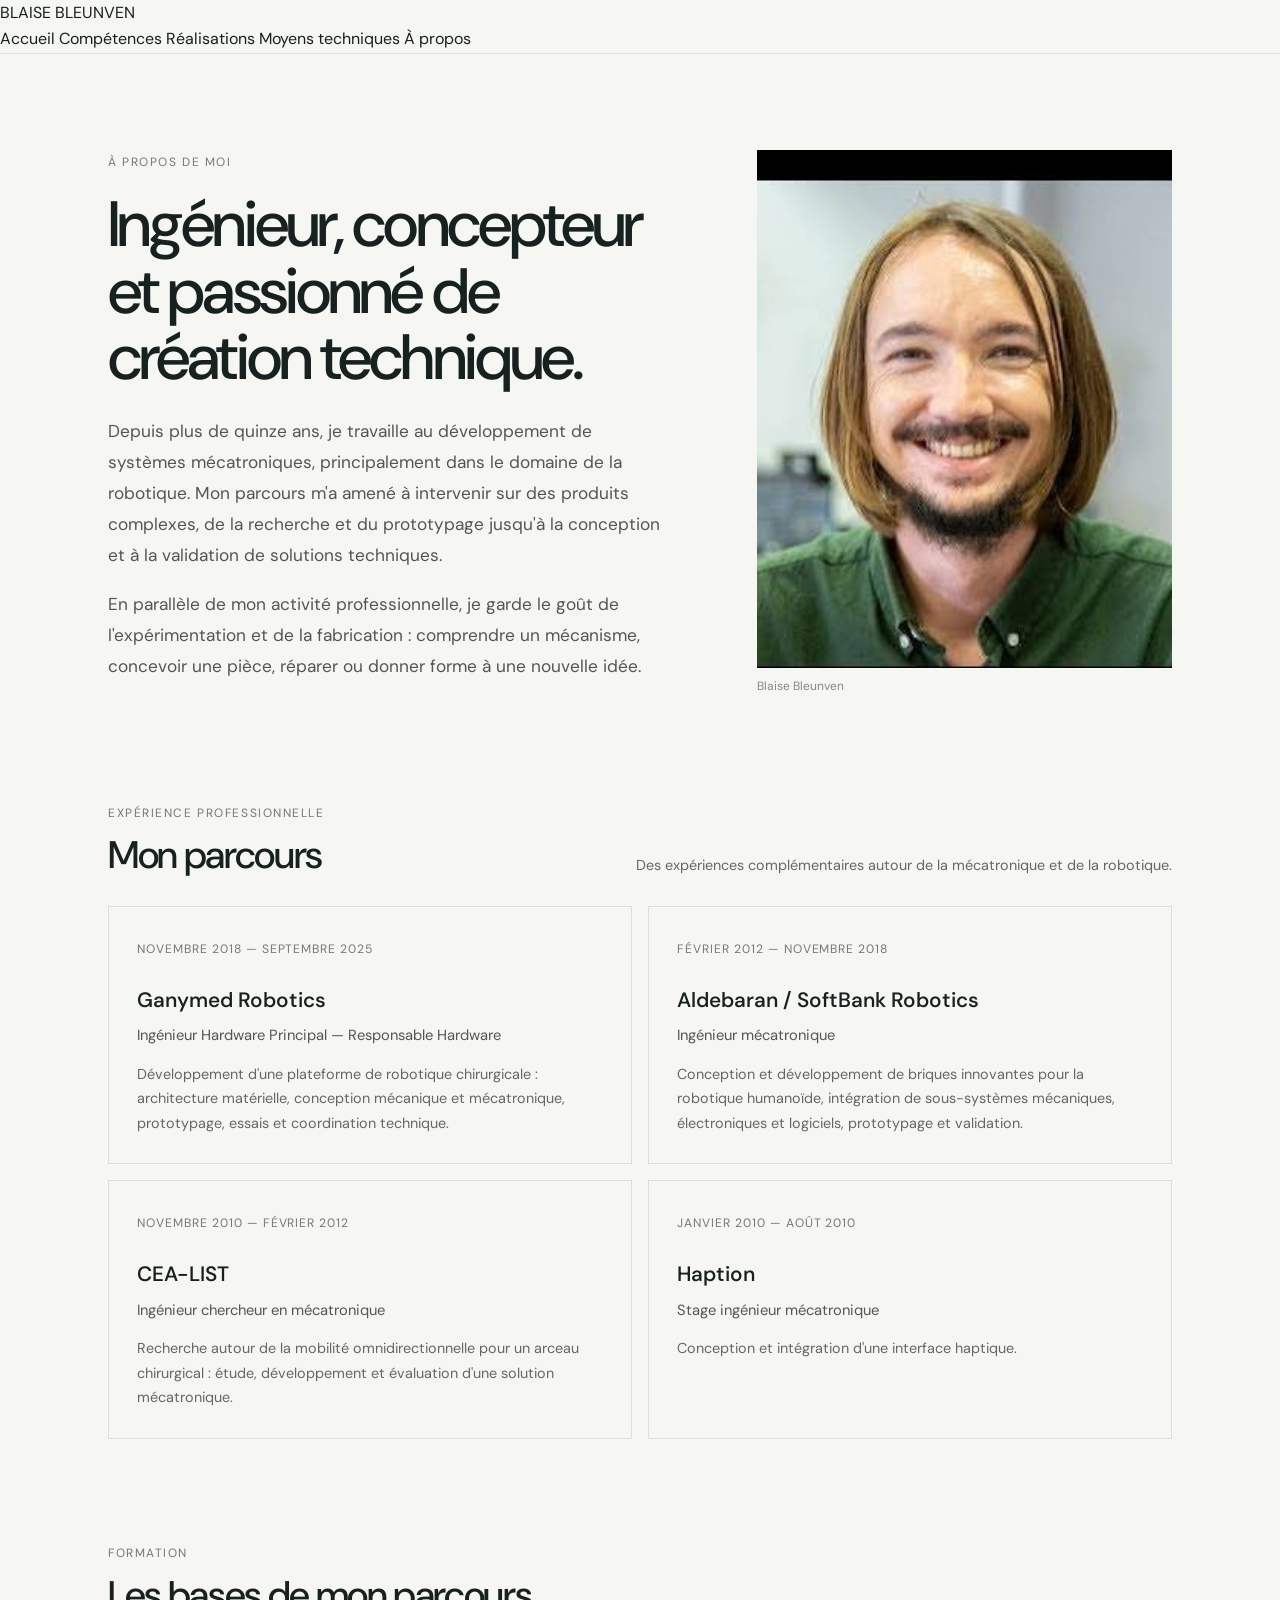
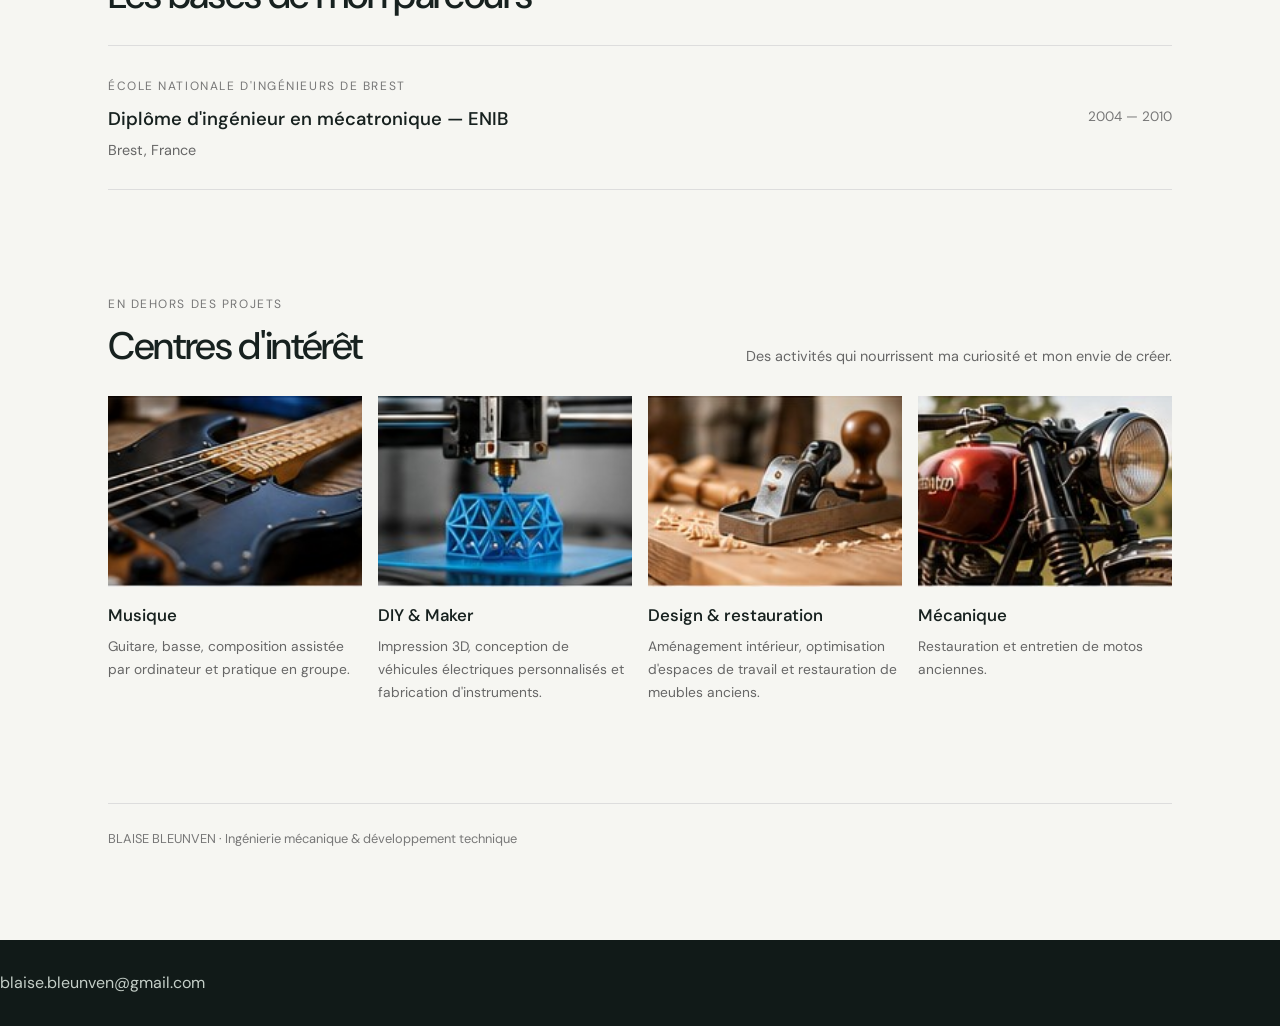
==== a-propos.html @ 46b17047 "update A propos" ====
<!DOCTYPE html>
<html lang="fr">
<head>
  <meta charset="UTF-8">
  <meta name="viewport" content="width=device-width, initial-scale=1.0">
  <meta name="description" content="Découvrez le parcours, l'expérience et les centres d'intérêt de Blaise Bleunven, ingénieur mécatronique indépendant.">
  <title>À propos de moi — Blaise Bleunven</title>
  <link rel="stylesheet" href="styles.css">
  <style>
    /* Styles propres à la page À propos */
    .about-page { max-width: 1120px; margin: 0 auto; padding: 64px 28px 90px; }
    .about-hero { display: grid; grid-template-columns: 1.15fr .85fr; gap: clamp(32px, 7vw, 88px); align-items: center; margin: 30px 0 100px; }
    .about-kicker, .section-kicker { font-size: .75rem; letter-spacing: .13em; text-transform: uppercase; color: #777; }
    .about-hero h1 { max-width: 650px; margin: 18px 0 24px; font-size: clamp(2.5rem, 5vw, 4.6rem); line-height: 1.04; font-weight: 500; letter-spacing: -.045em; }
    .about-intro { max-width: 620px; font-size: 1.08rem; line-height: 1.8; color: #555; }
    .about-portrait { margin: 0; }
    .about-portrait img { display: block; width: 100%; aspect-ratio: 4 / 5; object-fit: cover; object-position: center 35%; }
    .about-portrait figcaption { margin-top: 9px; color: #888; font-size: .75rem; }
    .about-section { margin: 0 0 100px; }
    .about-section-heading { display: flex; justify-content: space-between; align-items: end; gap: 24px; margin-bottom: 28px; }
    .about-section h2 { margin: 8px 0 0; font-size: clamp(1.8rem, 3vw, 2.6rem); line-height: 1.15; font-weight: 500; letter-spacing: -.035em; }
    .career-grid { display: grid; grid-template-columns: repeat(2, minmax(0, 1fr)); gap: 16px; }
    .career-card { min-height: 235px; padding: 28px; border: 1px solid #dedede; display: flex; flex-direction: column; justify-content: space-between; }
    .career-date { color: #777; font-size: .76rem; letter-spacing: .08em; text-transform: uppercase; }
    .career-card h3 { margin: 22px 0 6px; font-size: 1.3rem; font-weight: 550; }
    .career-role { margin: 0 0 14px; color: #555; font-size: .92rem; }
    .career-description { margin: 0; color: #666; font-size: .9rem; line-height: 1.7; }
    .education-block { display: flex; justify-content: space-between; align-items: center; gap: 24px; padding: 26px 0; border-top: 1px solid #ddd; border-bottom: 1px solid #ddd; }
    .education-block h3 { margin: 6px 0 4px; font-size: 1.15rem; font-weight: 550; }
    .education-block p { margin: 0; color: #666; font-size: .9rem; }
    .education-year { color: #777; white-space: nowrap; font-size: .85rem; }
    .interest-grid { display: grid; grid-template-columns: repeat(4, minmax(0, 1fr)); gap: 16px; }
    .interest-card { min-width: 0; }
    .interest-image { width: 100%; aspect-ratio: 4 / 3; background: #efefec; overflow: hidden; }
    .interest-image img { display: block; width: 100%; height: 100%; object-fit: cover; }
    .interest-card h3 { margin: 15px 0 6px; font-size: 1.05rem; font-weight: 550; }
    .interest-card p { margin: 0; color: #666; font-size: .86rem; line-height: 1.65; }
    .about-bottom { padding-top: 24px; border-top: 1px solid #ddd; color: #777; font-size: .8rem; }
    @media (max-width: 760px) {
      .about-page { padding: 38px 20px 64px; }
      .about-hero { grid-template-columns: 1fr; gap: 28px; margin: 24px 0 70px; }
      .about-portrait { max-width: 430px; }
      .about-section { margin-bottom: 72px; }
      .career-grid { grid-template-columns: 1fr; }
      .interest-grid { grid-template-columns: repeat(2, minmax(0, 1fr)); gap: 26px 14px; }
      .about-section-heading { display: block; }
    }
    @media (max-width: 420px) { .education-block { align-items: flex-start; flex-direction: column; gap: 8px; } }
  </style>
</head>
<body>
  <!-- Reprends ici la navigation exacte des autres pages si elle diffère. -->
  <header class="site-header">
    <a class="logo" href="index.html">BLAISE BLEUNVEN</a>
    <nav aria-label="Navigation principale">
      <a href="index.html">Accueil</a>
      <a href="competences.html">Compétences</a>
      <a href="realisations.html">Réalisations</a>
      <a href="moyens-techniques.html">Moyens techniques</a>
      <a href="a-propos.html" aria-current="page">À propos</a>
    </nav>
  </header>

  <main class="about-page">
    <section class="about-hero">
      <div>
        <span class="about-kicker">À propos de moi</span>
        <h1>Ingénieur, concepteur et passionné de création technique.</h1>
        <p class="about-intro">Depuis plus de quinze ans, je travaille au développement de systèmes mécatroniques, principalement dans le domaine de la robotique. Mon parcours m'a amené à intervenir sur des produits complexes, de la recherche et du prototypage jusqu'à la conception et à la validation de solutions techniques.</p>
        <p class="about-intro">En parallèle de mon activité professionnelle, je garde le goût de l'expérimentation et de la fabrication : comprendre un mécanisme, concevoir une pièce, réparer ou donner forme à une nouvelle idée.</p>
      </div>
      <figure class="about-portrait">
        <img src="assets/images/portrait-blaise.jpg" alt="Portrait de Blaise Bleunven">
        <figcaption>Blaise Bleunven</figcaption>
      </figure>
    </section>

    <section class="about-section" aria-labelledby="career-title">
      <div class="about-section-heading">
        <div>
          <span class="section-kicker">Expérience professionnelle</span>
          <h2 id="career-title">Mon parcours</h2>
        </div>
        <p class="career-description">Des expériences complémentaires autour de la mécatronique et de la robotique.</p>
      </div>
      <div class="career-grid">
        <article class="career-card">
          <div>
            <span class="career-date">Novembre 2018 — Septembre 2025</span>
            <h3>Ganymed Robotics</h3>
            <p class="career-role">Ingénieur Hardware Principal — Responsable Hardware</p>
            <p class="career-description">Développement d'une plateforme de robotique chirurgicale : architecture matérielle, conception mécanique et mécatronique, prototypage, essais et coordination technique.</p>
          </div>
        </article>
        <article class="career-card">
          <div>
            <span class="career-date">Février 2012 — Novembre 2018</span>
            <h3>Aldebaran / SoftBank Robotics</h3>
            <p class="career-role">Ingénieur mécatronique</p>
            <p class="career-description">Conception et développement de briques innovantes pour la robotique humanoïde, intégration de sous-systèmes mécaniques, électroniques et logiciels, prototypage et validation.</p>
          </div>
        </article>
        <article class="career-card">
          <div>
            <span class="career-date">Novembre 2010 — Février 2012</span>
            <h3>CEA-LIST</h3>
            <p class="career-role">Ingénieur chercheur en mécatronique</p>
            <p class="career-description">Recherche autour de la mobilité omnidirectionnelle pour un arceau chirurgical : étude, développement et évaluation d'une solution mécatronique.</p>
          </div>
        </article>
        <article class="career-card">
          <div>
            <span class="career-date">Janvier 2010 — Août 2010</span>
            <h3>Haption</h3>
            <p class="career-role">Stage ingénieur mécatronique</p>
            <p class="career-description">Conception et intégration d'une interface haptique.</p>
          </div>
        </article>
      </div>
    </section>

    <section class="about-section" aria-labelledby="education-title">
      <div class="about-section-heading">
        <div>
          <span class="section-kicker">Formation</span>
          <h2 id="education-title">Les bases de mon parcours</h2>
        </div>
      </div>
      <div class="education-block">
        <div>
          <span class="section-kicker">École nationale d'ingénieurs de Brest</span>
          <h3>Diplôme d'ingénieur en mécatronique — ENIB</h3>
          <p>Brest, France</p>
        </div>
        <span class="education-year">2004 — 2010</span>
      </div>
    </section>

    <section class="about-section" aria-labelledby="interests-title">
      <div class="about-section-heading">
        <div>
          <span class="section-kicker">En dehors des projets</span>
          <h2 id="interests-title">Centres d'intérêt</h2>
        </div>
        <p class="career-description">Des activités qui nourrissent ma curiosité et mon envie de créer.</p>
      </div>
      <div class="interest-grid">
        <article class="interest-card">
          <div class="interest-image"><img src="assets/images/interet-musique.jpg" alt="Musique et instruments" loading="lazy"></div>
          <h3>Musique</h3>
          <p>Guitare, basse, composition assistée par ordinateur et pratique en groupe.</p>
        </article>
        <article class="interest-card">
          <div class="interest-image"><img src="assets/images/interet-maker.jpg" alt="Impression 3D et projets maker" loading="lazy"></div>
          <h3>DIY & Maker</h3>
          <p>Impression 3D, conception de véhicules électriques personnalisés et fabrication d'instruments.</p>
        </article>
        <article class="interest-card">
          <div class="interest-image"><img src="assets/images/interet-restauration.jpg" alt="Restauration et travail du bois" loading="lazy"></div>
          <h3>Design & restauration</h3>
          <p>Aménagement intérieur, optimisation d'espaces de travail et restauration de meubles anciens.</p>
        </article>
        <article class="interest-card">
          <div class="interest-image"><img src="assets/images/interet-mecanique.jpg" alt="Mécanique et restauration de motos" loading="lazy"></div>
          <h3>Mécanique</h3>
          <p>Restauration et entretien de motos anciennes.</p>
        </article>
      </div>
    </section>

    <div class="about-bottom">BLAISE BLEUNVEN · Ingénierie mécanique & développement technique</div>
  </main>

  <footer class="site-footer">
    <a href="mailto:blaise.bleunven@gmail.com">blaise.bleunven@gmail.com</a>
  </footer>
</body>
</html>
---- styles.css ----
@import url('https://fonts.googleapis.com/css2?family=DM+Sans:wght@400;500;600;700&family=Manrope:wght@400;500;600;700;800&display=swap');
:root{--ink:#17211f;--muted:#65716d;--paper:#f6f6f2;--white:#fff;--line:#dfe4df;--accent:#d46a43;--accent-dark:#a84b2c;--soft:#e9eee9;--max:1160px}*{box-sizing:border-box}html{scroll-behavior:smooth}body{margin:0;background:var(--paper);color:var(--ink);font-family:'DM Sans',sans-serif;line-height:1.65}a{color:inherit;text-decoration:none}img{display:block;width:100%;height:100%;object-fit:cover}button,a{ -webkit-tap-highlight-color:transparent}.wrap{width:min(var(--max),calc(100% - 48px));margin:auto}.site-header{position:sticky;top:0;z-index:10;background:rgba(246,246,242,.92);backdrop-filter:blur(14px);border-bottom:1px solid rgba(23,33,31,.08)}.nav{min-height:82px;display:flex;align-items:center;justify-content:space-between;gap:28px}.brand{font-family:Manrope,sans-serif;font-weight:800;letter-spacing:.075em;font-size:15px;line-height:1.15}.brand small{display:block;font-family:'DM Sans',sans-serif;font-size:10px;letter-spacing:.18em;font-weight:500;color:var(--muted);margin-top:7px}.nav-links{display:flex;gap:28px;align-items:center;font-size:13px;color:#4e5a55}.nav-links a{padding:10px 0;position:relative}.nav-links a.active,.nav-links a:hover{color:var(--ink)}.nav-links a.active:after{content:'';position:absolute;bottom:1px;left:0;width:100%;height:2px;background:var(--accent)}.nav-cta,.button{display:inline-flex;align-items:center;justify-content:center;gap:9px;background:var(--ink);color:white;padding:13px 19px;border-radius:3px;font-size:13px;font-weight:600;transition:.2s}.nav-cta:hover,.button:hover{background:var(--accent-dark);transform:translateY(-1px)}.menu-toggle{display:none;background:none;border:1px solid var(--line);border-radius:3px;padding:9px 12px;font:inherit}.eyebrow{font-size:11px;text-transform:uppercase;letter-spacing:.18em;color:var(--accent-dark);font-weight:700}.hero{padding:82px 0 78px}.hero-grid{display:grid;grid-template-columns:1.05fr .95fr;align-items:center;gap:72px}.hero h1,.page-intro h1{font:800 clamp(42px,5.6vw,70px)/1.05 Manrope,sans-serif;letter-spacing:-.055em;margin:20px 0 22px;max-width:690px}.hero h1 span{color:var(--accent)}.hero-copy{font-size:18px;line-height:1.7;color:#53605a;max-width:620px}.hero-actions{display:flex;gap:13px;flex-wrap:wrap;margin-top:30px}.button.secondary{background:transparent;color:var(--ink);border:1px solid #bfc9c1}.button.secondary:hover{background:var(--soft);border-color:var(--ink)}.hero-photo{height:520px;position:relative;background:#d8ded8;overflow:hidden;border-radius:3px}.hero-photo img{object-position:center 34%;filter:saturate(.8)}.photo-caption{position:absolute;left:18px;bottom:18px;background:rgba(23,33,31,.88);color:white;padding:10px 14px;font-size:11px;letter-spacing:.08em;text-transform:uppercase}.hero-note{display:flex;align-items:center;gap:12px;margin-top:34px;color:var(--muted);font-size:12px}.hero-note:before{content:'';width:34px;height:1px;background:var(--accent)}.section{padding:76px 0}.section.white{background:var(--white)}.section-head{display:flex;justify-content:space-between;align-items:end;gap:28px;margin-bottom:34px}.section-head h2,.page-intro h1{font-family:Manrope,sans-serif}.section-head h2{font-size:clamp(29px,3.3vw,42px);letter-spacing:-.045em;line-height:1.15;margin:10px 0 0}.section-head p{max-width:440px;color:var(--muted);font-size:14px;margin:0}.cards{display:grid;grid-template-columns:repeat(3,1fr);gap:16px}.card{background:var(--white);border:1px solid var(--line);padding:25px;min-height:220px;transition:.2s}.card:hover{transform:translateY(-3px);border-color:#b8c3ba}.card-number{font-size:11px;letter-spacing:.14em;color:var(--accent);font-weight:700}.card h3{font:700 19px/1.25 Manrope,sans-serif;margin:23px 0 10px;letter-spacing:-.025em}.card p{font-size:13px;color:var(--muted);margin:0}.text-link{display:inline-flex;align-items:center;gap:9px;margin-top:19px;font-size:12px;font-weight:700}.text-link:after{content:'↗';color:var(--accent);font-size:16px}.split{display:grid;grid-template-columns:1fr 1fr;gap:70px;align-items:center}.split h2{font:800 clamp(30px,3.5vw,44px)/1.12 Manrope,sans-serif;letter-spacing:-.045em;margin:12px 0 18px}.split p{color:var(--muted)}.feature-list{list-style:none;padding:0;margin:25px 0}.feature-list li{padding:11px 0;border-bottom:1px solid var(--line);font-size:14px}.feature-list li:before{content:'↗';color:var(--accent);margin-right:12px}.image-frame{height:430px;background:#e1e6e1;overflow:hidden;border-radius:3px}.page-intro{padding:76px 0 50px;border-bottom:1px solid var(--line)}.page-intro h1{font-size:clamp(42px,5vw,62px);margin:15px 0}.page-intro p{font-size:17px;color:var(--muted);max-width:740px;margin:0}.skill-grid{display:grid;grid-template-columns:repeat(2,1fr);gap:18px}.skill{background:white;border:1px solid var(--line);padding:30px;min-height:245px}.skill-top{display:flex;justify-content:space-between;align-items:center}.skill-no{color:var(--accent);font-size:12px;font-weight:700;letter-spacing:.12em}.skill-mark{width:34px;height:34px;border:1px solid var(--line);display:grid;place-items:center;color:var(--accent);font-size:17px}.skill h2{font:700 23px/1.2 Manrope,sans-serif;letter-spacing:-.03em;margin:22px 0 10px}.skill .lead{color:#485650;font-size:14px;margin:0 0 17px}.tags{display:flex;flex-wrap:wrap;gap:7px}.tag{background:var(--soft);padding:6px 9px;font-size:11px;color:#53615a}.note{background:#e9eee9;padding:24px 28px;margin-top:25px;color:#45524b;font-size:14px}.project-grid{display:grid;grid-template-columns:repeat(2,1fr);gap:22px}.project{background:white;border:1px solid var(--line)}.project-image{height:330px;background:#e3e7e3;overflow:hidden}.project-image img{transition:transform .45s}.project:hover img{transform:scale(1.025)}.project-body{padding:22px 24px 25px}.project-body .eyebrow{font-size:10px}.project-body h2{font:700 23px Manrope,sans-serif;margin:9px 0}.project-body p{font-size:13px;color:var(--muted);margin:0;max-width:500px}.equipment-grid{display:grid;grid-template-columns:repeat(2,1fr);gap:22px}.equipment{background:white;border:1px solid var(--line)}.equipment-image{height:340px;background:#e3e7e3;overflow:hidden}.equipment-body{padding:22px 24px}.equipment-body h2{font:700 22px Manrope,sans-serif;margin:0 0 7px}.equipment-body p{font-size:13px;color:var(--muted);margin:0}.cta-band{background:var(--ink);color:white;padding:52px 0}.cta-inner{display:flex;justify-content:space-between;align-items:center;gap:28px}.cta-band h2{font:700 29px/1.2 Manrope,sans-serif;letter-spacing:-.03em;margin:0 0 8px}.cta-band p{color:#bdc7c0;margin:0;font-size:14px}.cta-band .button{background:var(--accent);white-space:nowrap}.site-footer{padding:30px 0;background:#111a18;color:#c4cec7}.footer-inner{display:flex;justify-content:space-between;gap:20px;align-items:center;font-size:11px}.footer-brand{font:800 13px Manrope,sans-serif;letter-spacing:.08em;color:white}.footer-links{display:flex;gap:20px}.footer-links a:hover{color:white}.muted{color:var(--muted)}@media(max-width:800px){.wrap{width:min(100% - 34px,var(--max))}.nav{min-height:72px}.menu-toggle{display:block}.nav-links{display:none;position:absolute;top:71px;left:0;right:0;background:var(--paper);padding:14px 24px 22px;border-bottom:1px solid var(--line);flex-direction:column;align-items:stretch;gap:4px}.nav-links.open{display:flex}.nav-links a{padding:10px 0}.nav-cta{display:none}.hero{padding:48px 0 58px}.hero-grid,.split{grid-template-columns:1fr;gap:32px}.hero h1{font-size:48px}.hero-photo{height:430px;order:-1}.section{padding:58px 0}.section-head{display:block}.section-head p{margin-top:16px}.cards{grid-template-columns:1fr 1fr}.page-intro{padding:55px 0 38px}.skill-grid,.project-grid,.equipment-grid{grid-template-columns:1fr}.project-image,.equipment-image{height:290px}.image-frame{height:330px}.cta-inner{display:block}.cta-inner .button{margin-top:22px}.footer-inner{align-items:flex-start;flex-direction:column}.footer-links{flex-wrap:wrap}}@media(max-width:480px){.cards{grid-template-columns:1fr}.hero h1{font-size:42px}.hero-copy{font-size:16px}.hero-photo{height:360px}.skill{padding:24px}.section-head h2{font-size:32px}}

.skill-image {
    width: 48px;
    height: 48px;
    object-fit: cover;
    border-radius: 6px;
}
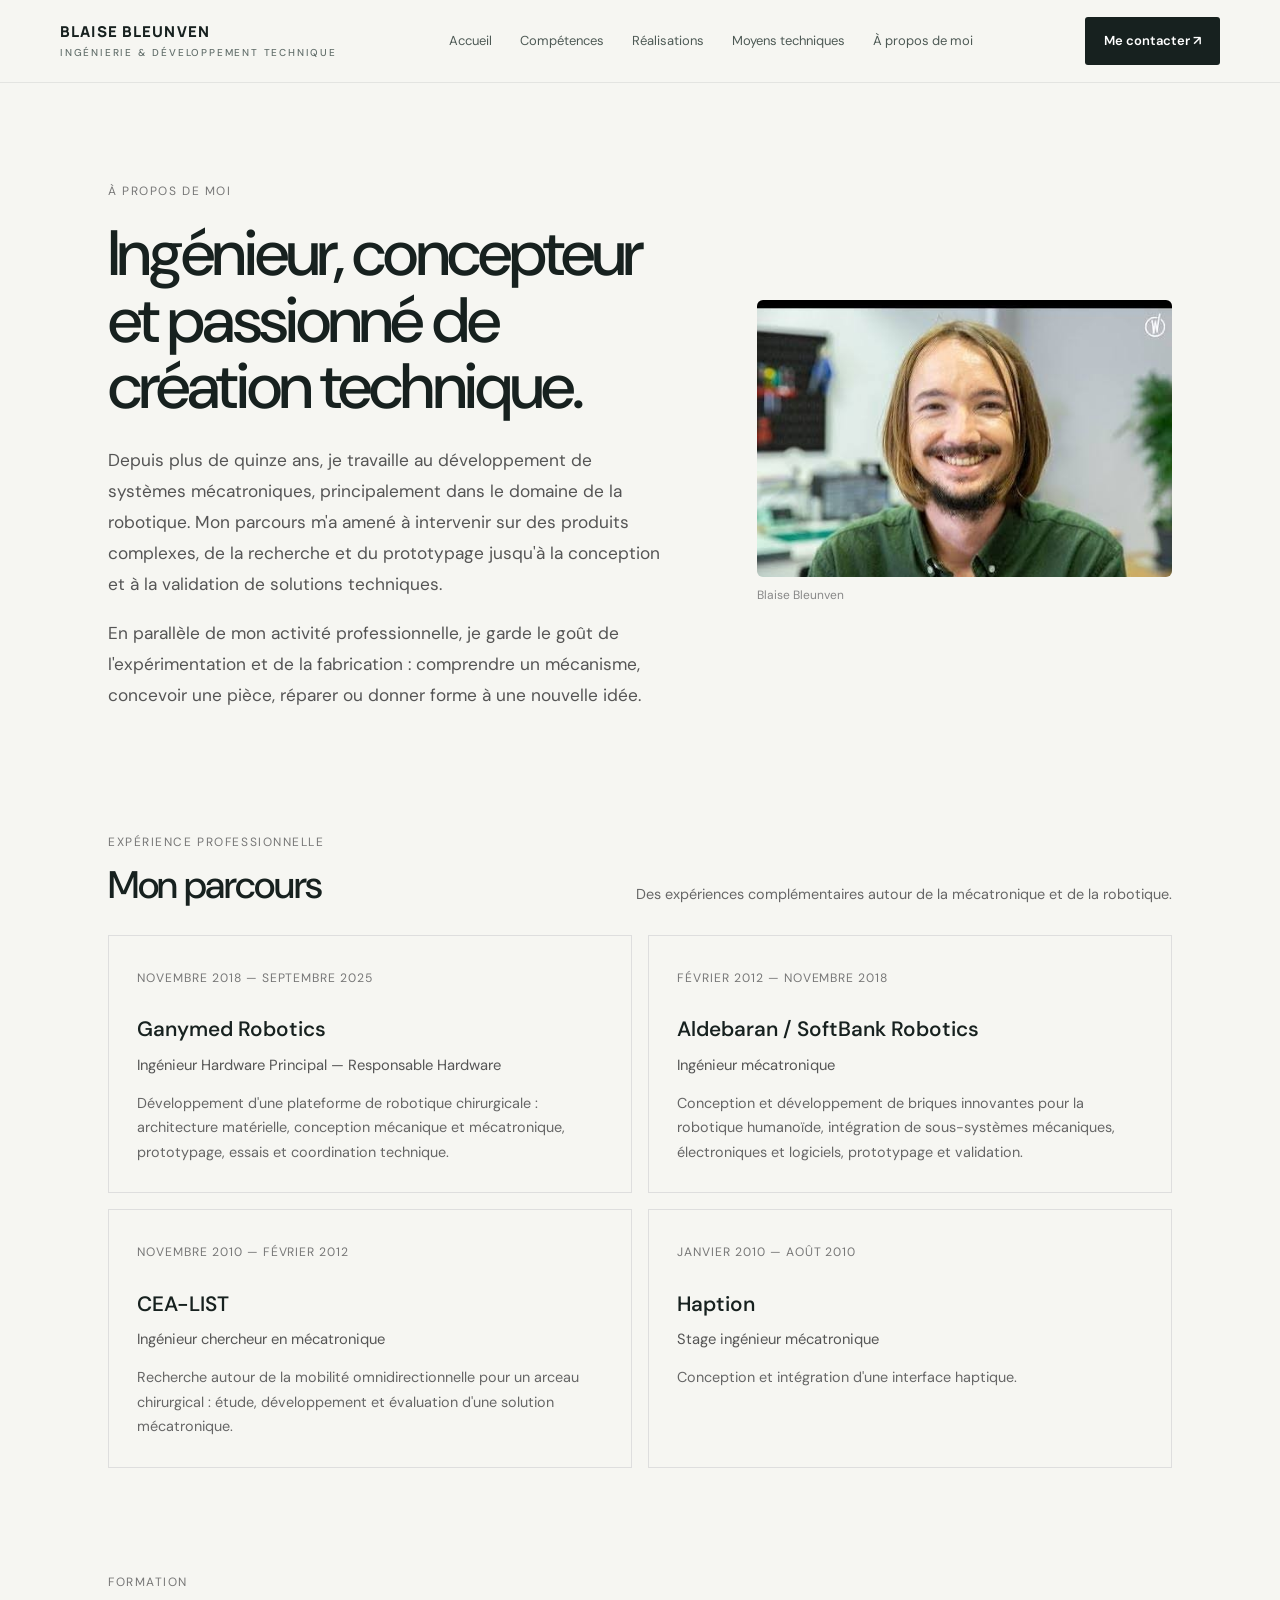
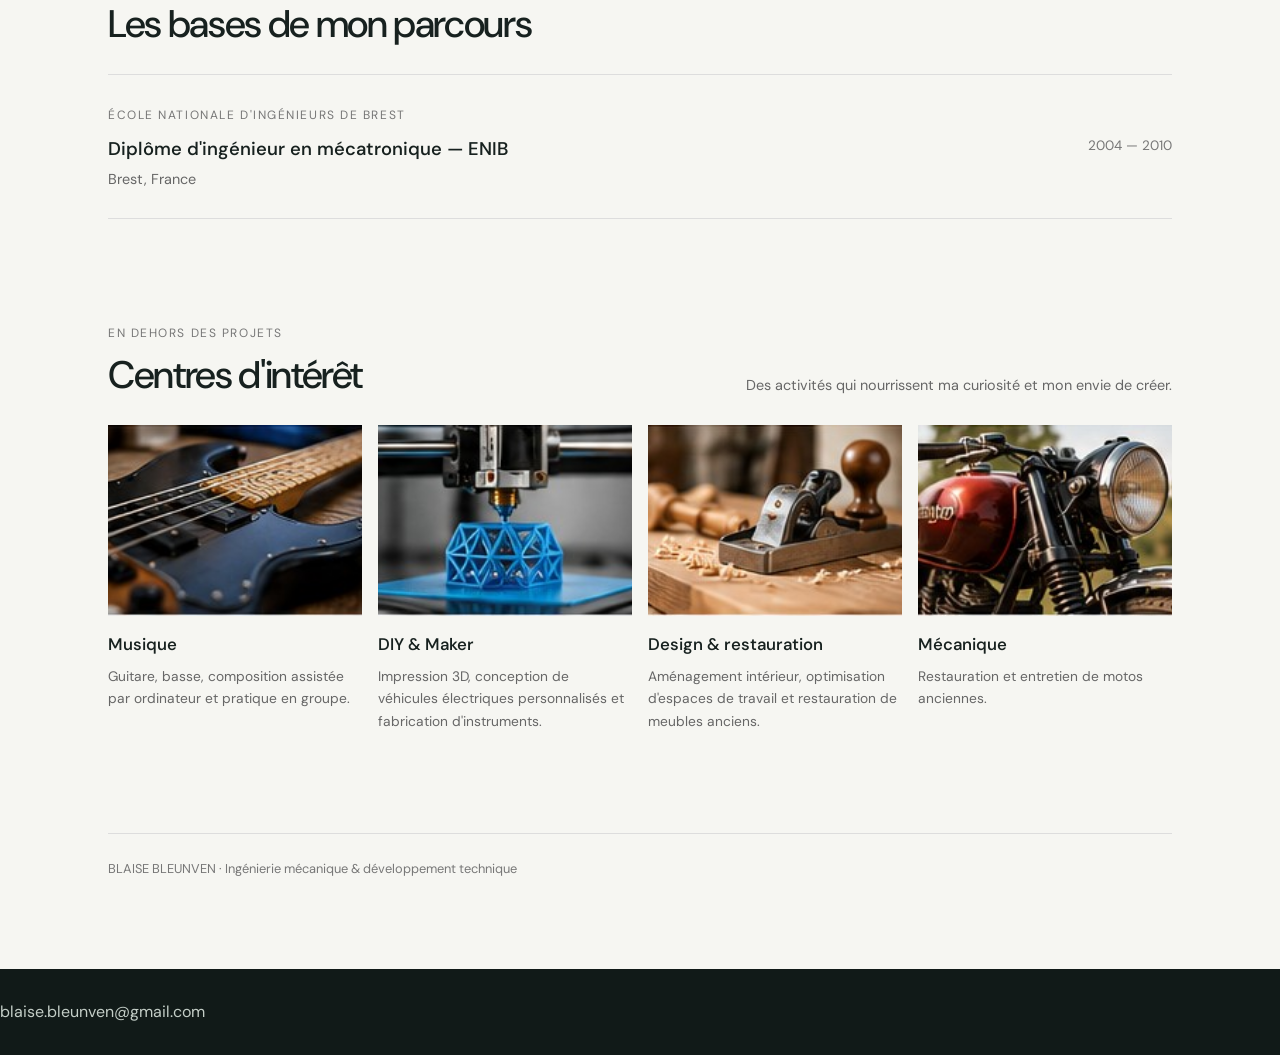
==== commit 2dc5ead5: "refit menu page a propos" ====
--- a/a-propos.html
+++ b/a-propos.html
@@ -14,7 +14,13 @@
     .about-hero h1 { max-width: 650px; margin: 18px 0 24px; font-size: clamp(2.5rem, 5vw, 4.6rem); line-height: 1.04; font-weight: 500; letter-spacing: -.045em; }
     .about-intro { max-width: 620px; font-size: 1.08rem; line-height: 1.8; color: #555; }
     .about-portrait { margin: 0; }
-    .about-portrait img { display: block; width: 100%; aspect-ratio: 4 / 5; object-fit: cover; object-position: center 35%; }
+    .about-portrait img { 
+    display: block;
+    width: 100%;
+    aspect-ratio: 3 / 2;
+    object-fit: cover;
+    object-position: center center;
+    border-radius: 6px; }
     .about-portrait figcaption { margin-top: 9px; color: #888; font-size: .75rem; }
     .about-section { margin: 0 0 100px; }
     .about-section-heading { display: flex; justify-content: space-between; align-items: end; gap: 24px; margin-bottom: 28px; }
@@ -50,16 +56,16 @@
 </head>
 <body>
   <!-- Reprends ici la navigation exacte des autres pages si elle diffère. -->
-  <header class="site-header">
-    <a class="logo" href="index.html">BLAISE BLEUNVEN</a>
-    <nav aria-label="Navigation principale">
-      <a href="index.html">Accueil</a>
-      <a href="competences.html">Compétences</a>
-      <a href="realisations.html">Réalisations</a>
-      <a href="moyens-techniques.html">Moyens techniques</a>
-      <a href="a-propos.html" aria-current="page">À propos</a>
-    </nav>
-  </header>
+   <header class="site-header">
+        <div class="wrap nav"><a class="brand" href="index.html">BLAISE BLEUNVEN<small>INGÉNIERIE & DÉVELOPPEMENT
+                    TECHNIQUE</small></a><button class="menu-toggle" aria-label="Ouvrir le menu"
+                aria-expanded="false">Menu</button>
+            <nav class="nav-links"><a href="index.html">Accueil</a><a href="competences.html">Compétences</a><a
+                    href="realisations.html">Réalisations</a><a href="moyens-techniques.html">Moyens techniques</a><a
+                    href="a-propos.html">À propos de moi</a></nav><a class="nav-cta"
+                href="mailto:blaise.bleunven@gmail.com">Me contacter ↗</a>
+        </div>
+    </header>
 
   <main class="about-page">
     <section class="about-hero">
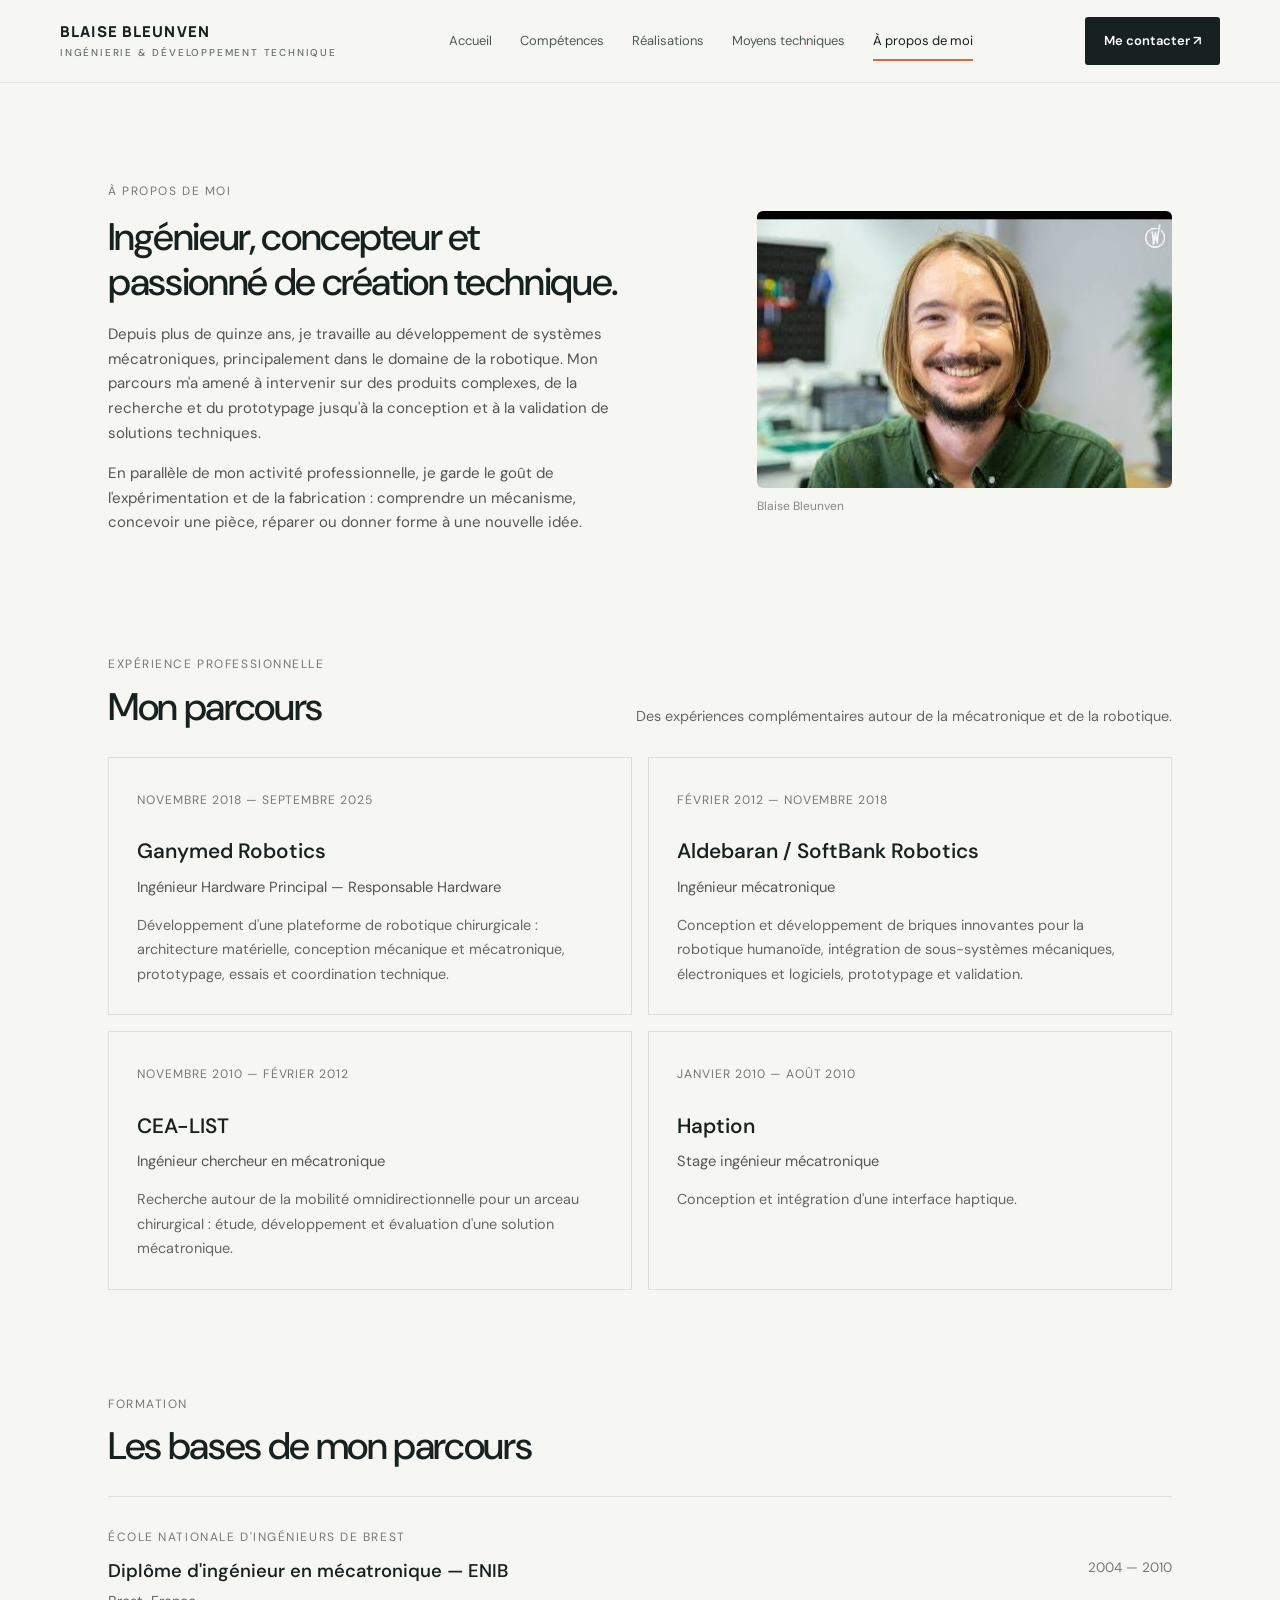
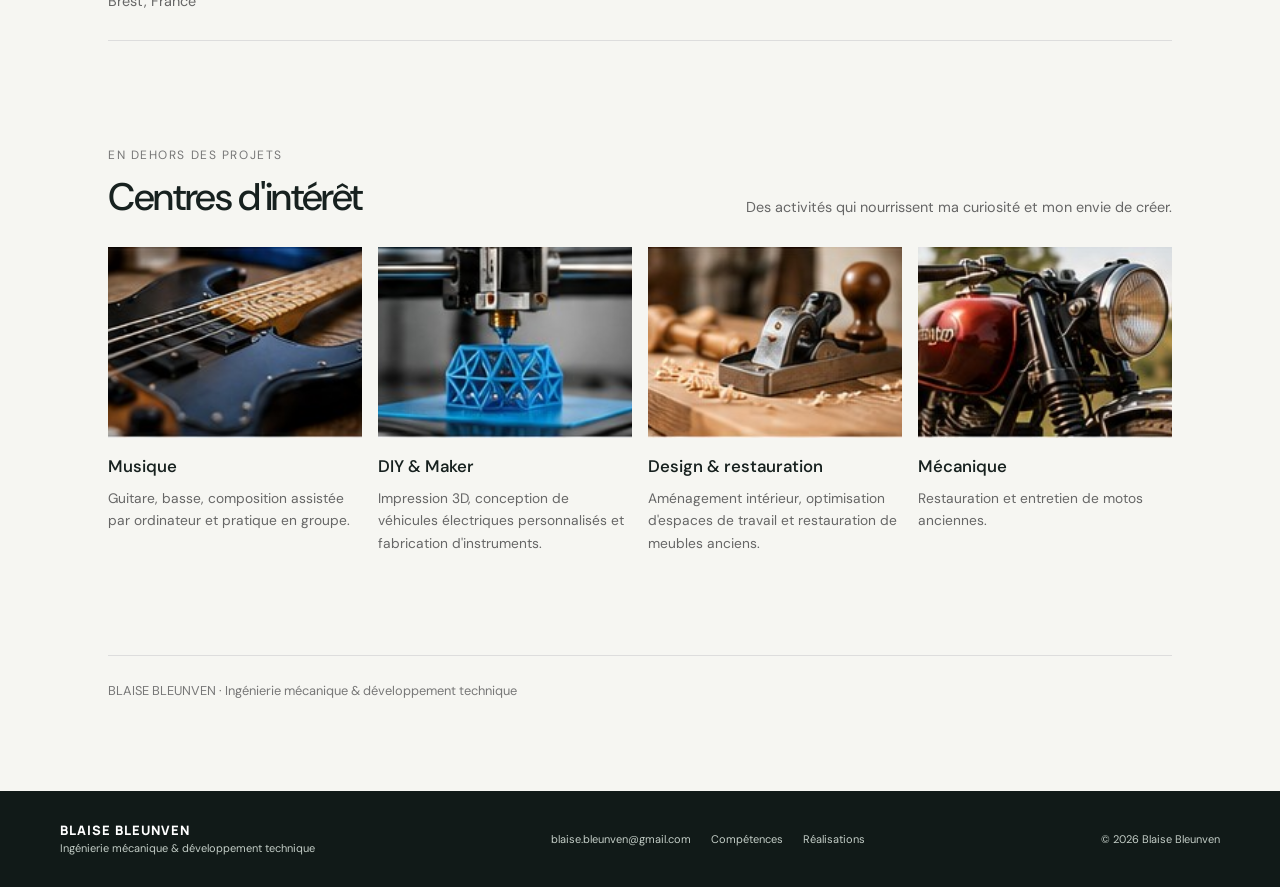
==== commit 622b6392: "header / footer et texte a propos" ====
--- a/a-propos.html
+++ b/a-propos.html
@@ -11,9 +11,22 @@
     .about-page { max-width: 1120px; margin: 0 auto; padding: 64px 28px 90px; }
     .about-hero { display: grid; grid-template-columns: 1.15fr .85fr; gap: clamp(32px, 7vw, 88px); align-items: center; margin: 30px 0 100px; }
     .about-kicker, .section-kicker { font-size: .75rem; letter-spacing: .13em; text-transform: uppercase; color: #777; }
-    .about-hero h1 { max-width: 650px; margin: 18px 0 24px; font-size: clamp(2.5rem, 5vw, 4.6rem); line-height: 1.04; font-weight: 500; letter-spacing: -.045em; }
-    .about-intro { max-width: 620px; font-size: 1.08rem; line-height: 1.8; color: #555; }
-    .about-portrait { margin: 0; }
+    .about-hero h1 {
+    max-width: 520px;
+    margin: 12px 0 18px;
+    font-size: clamp(1.8rem, 3vw, 2.6rem);
+    line-height: 1.15;
+    font-weight: 500;
+    letter-spacing: -.035em;
+}
+
+.about-intro {
+    max-width: 540px;
+    font-size: 0.94rem;
+    line-height: 1.65;
+    color: #555;
+}
+ .about-portrait { margin: 0; }
     .about-portrait img { 
     display: block;
     width: 100%;
@@ -177,8 +190,17 @@
     <div class="about-bottom">BLAISE BLEUNVEN · Ingénierie mécanique & développement technique</div>
   </main>
 
-  <footer class="site-footer">
-    <a href="mailto:blaise.bleunven@gmail.com">blaise.bleunven@gmail.com</a>
-  </footer>
+   <footer class="site-footer">
+        <div class="wrap footer-inner">
+            <div>
+                <div class="footer-brand">BLAISE BLEUNVEN</div>
+                <div>Ingénierie mécanique & développement technique</div>
+            </div>
+            <div class="footer-links"><a href="mailto:blaise.bleunven@gmail.com">blaise.bleunven@gmail.com</a><a
+                    href="competences.html">Compétences</a><a href="realisations.html">Réalisations</a></div>
+            <div>© <span data-year></span> Blaise Bleunven</div>
+        </div>
+    </footer>
+    <script src="site.js"></script>
 </body>
 </html>
